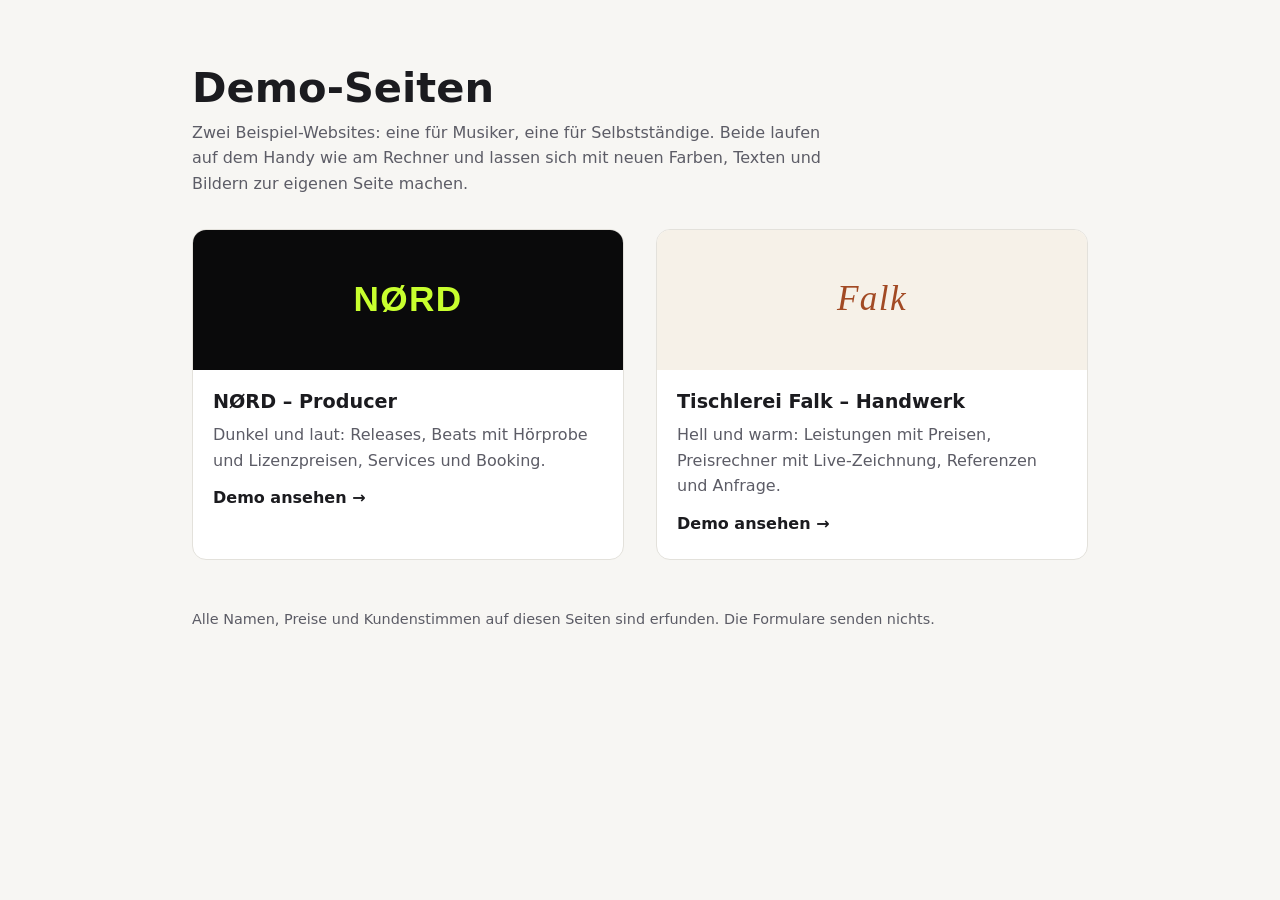
==== index.html @ dbaf579f "Demos NØRD und Tischlerei Falk mit Übersichtsseite Co-Authored-By: Claude Opus 5.5 <noreply@anthropi" ====
<!DOCTYPE html>
<html lang="de">
<head>
  <meta charset="utf-8">
  <meta name="viewport" content="width=device-width, initial-scale=1">
  <title>Web-Studio – Demo-Seiten</title>
  <meta name="description" content="Beispiel-Websites für Musiker und Selbstständige: ein Producer und eine Tischlerei, beide fiktiv.">
  <meta property="og:title" content="Web-Studio – Demo-Seiten">
  <meta property="og:description" content="Beispiel-Websites für Musiker und Selbstständige.">
  <meta property="og:type" content="website">
  <meta property="og:locale" content="de_DE">
  <meta name="robots" content="noindex">
  <link rel="icon" href="data:image/svg+xml,%3Csvg xmlns='http://www.w3.org/2000/svg' viewBox='0 0 32 32'%3E%3Crect width='32' height='32' rx='7' fill='%231b1b1f'/%3E%3Ctext x='16' y='22' font-family='Arial' font-size='16' font-weight='700' text-anchor='middle' fill='%23ffffff'%3EWS%3C/text%3E%3C/svg%3E">
  <style>
    :root {
      --bg: #f7f6f3;
      --text: #1b1b1f;
      --muted: #5c5c66;
      --card: #ffffff;
      --line: #e3e1db;
      --focus: #2a5bd7;
      --radius: 14px;
      --space: clamp(1rem, 4vw, 2rem);
      --font: system-ui, -apple-system, "Segoe UI", Roboto, Arial, sans-serif;
    }
    * { box-sizing: border-box; }
    body {
      margin: 0;
      font-family: var(--font);
      color: var(--text);
      background: var(--bg);
      line-height: 1.6;
    }
    main { max-width: 960px; margin: 0 auto; padding: calc(var(--space) * 2) var(--space); }
    h1 { font-size: clamp(1.8rem, 6vw, 2.6rem); line-height: 1.15; margin: 0 0 .5rem; }
    .intro { color: var(--muted); max-width: 40rem; margin: 0 0 2rem; }
    .grid { display: grid; gap: var(--space); grid-template-columns: repeat(auto-fit, minmax(260px, 1fr)); }
    .card {
      display: block;
      text-decoration: none;
      color: inherit;
      background: var(--card);
      border: 1px solid var(--line);
      border-radius: var(--radius);
      overflow: hidden;
      transition: transform .2s ease, box-shadow .2s ease;
    }
    .card:hover { transform: translateY(-3px); box-shadow: 0 10px 30px rgba(0,0,0,.08); }
    .card:focus-visible { outline: 3px solid var(--focus); outline-offset: 3px; }
    .swatch { height: 140px; display: grid; place-items: center; font-size: 2.2rem; font-weight: 900; letter-spacing: .04em; }
    .swatch--nord { background: #0a0a0b; color: #c8ff2e; font-family: "Arial Black", Arial, sans-serif; }
    .swatch--falk { background: #f6f1e8; color: #a24a24; font-family: "Palatino Linotype", Palatino, Georgia, serif; font-style: italic; font-weight: 400; }
    .card-body { padding: 1.1rem 1.25rem 1.4rem; }
    .card h2 { font-size: 1.2rem; margin: 0 0 .25rem; }
    .card p { margin: 0; color: var(--muted); }
    .more { display: inline-block; margin-top: .75rem; font-weight: 600; color: var(--text); }
    footer { margin-top: 3rem; font-size: .9rem; color: var(--muted); }
    @media (prefers-reduced-motion: reduce) {
      .card { transition: none; }
      .card:hover { transform: none; }
    }
  </style>
</head>
<body>
  <main>
    <h1>Demo-Seiten</h1>
    <p class="intro">Zwei Beispiel-Websites: eine für Musiker, eine für Selbstständige. Beide laufen auf dem Handy wie am Rechner und lassen sich mit neuen Farben, Texten und Bildern zur eigenen Seite machen.</p>

    <div class="grid">
      <a class="card" href="demos/musiker-producer/">
        <div class="swatch swatch--nord" aria-hidden="true">NØRD</div>
        <div class="card-body">
          <h2>NØRD – Producer</h2>
          <p>Dunkel und laut: Releases, Beats mit Hörprobe und Lizenzpreisen, Services und Booking.</p>
          <span class="more">Demo ansehen →</span>
        </div>
      </a>
      <a class="card" href="demos/handwerk-tischlerei/">
        <div class="swatch swatch--falk" aria-hidden="true">Falk</div>
        <div class="card-body">
          <h2>Tischlerei Falk – Handwerk</h2>
          <p>Hell und warm: Leistungen mit Preisen, Preisrechner mit Live-Zeichnung, Referenzen und Anfrage.</p>
          <span class="more">Demo ansehen →</span>
        </div>
      </a>
    </div>

    <footer>Alle Namen, Preise und Kundenstimmen auf diesen Seiten sind erfunden. Die Formulare senden nichts.</footer>
  </main>
</body>
</html>
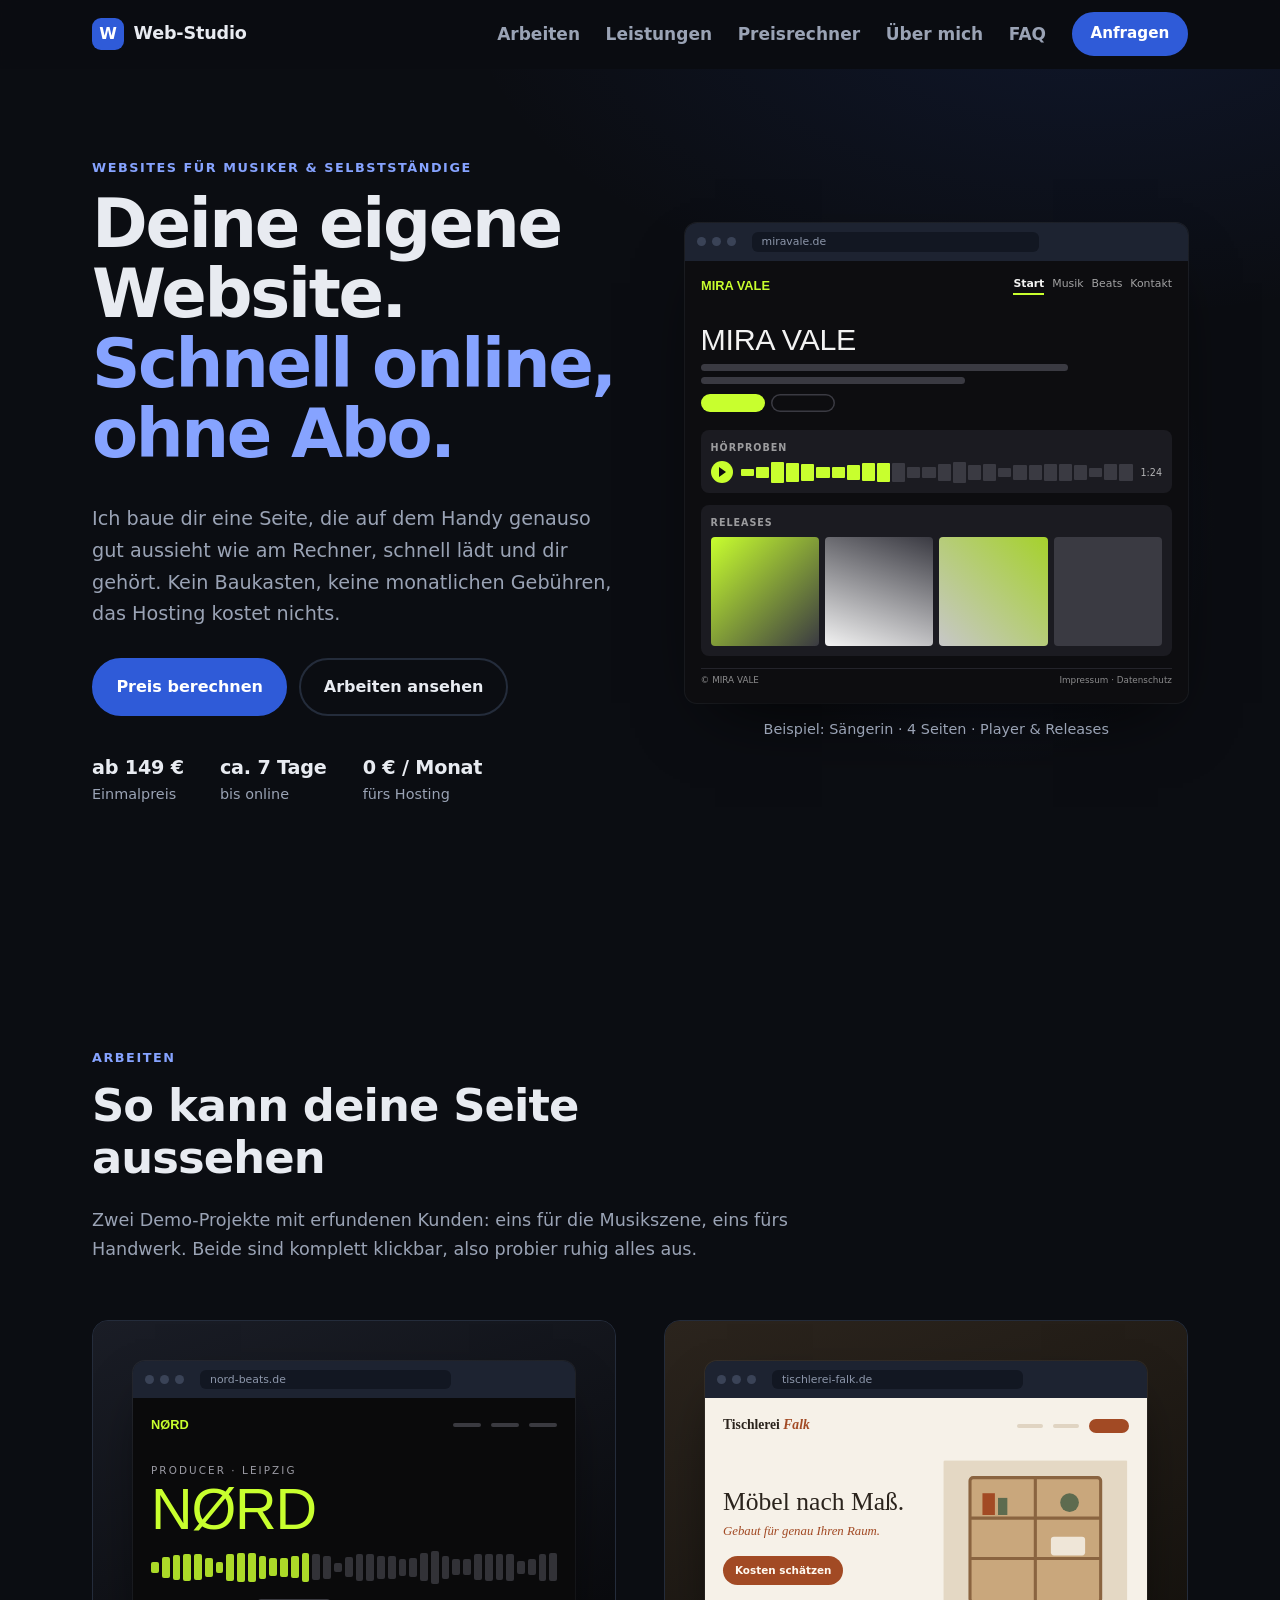
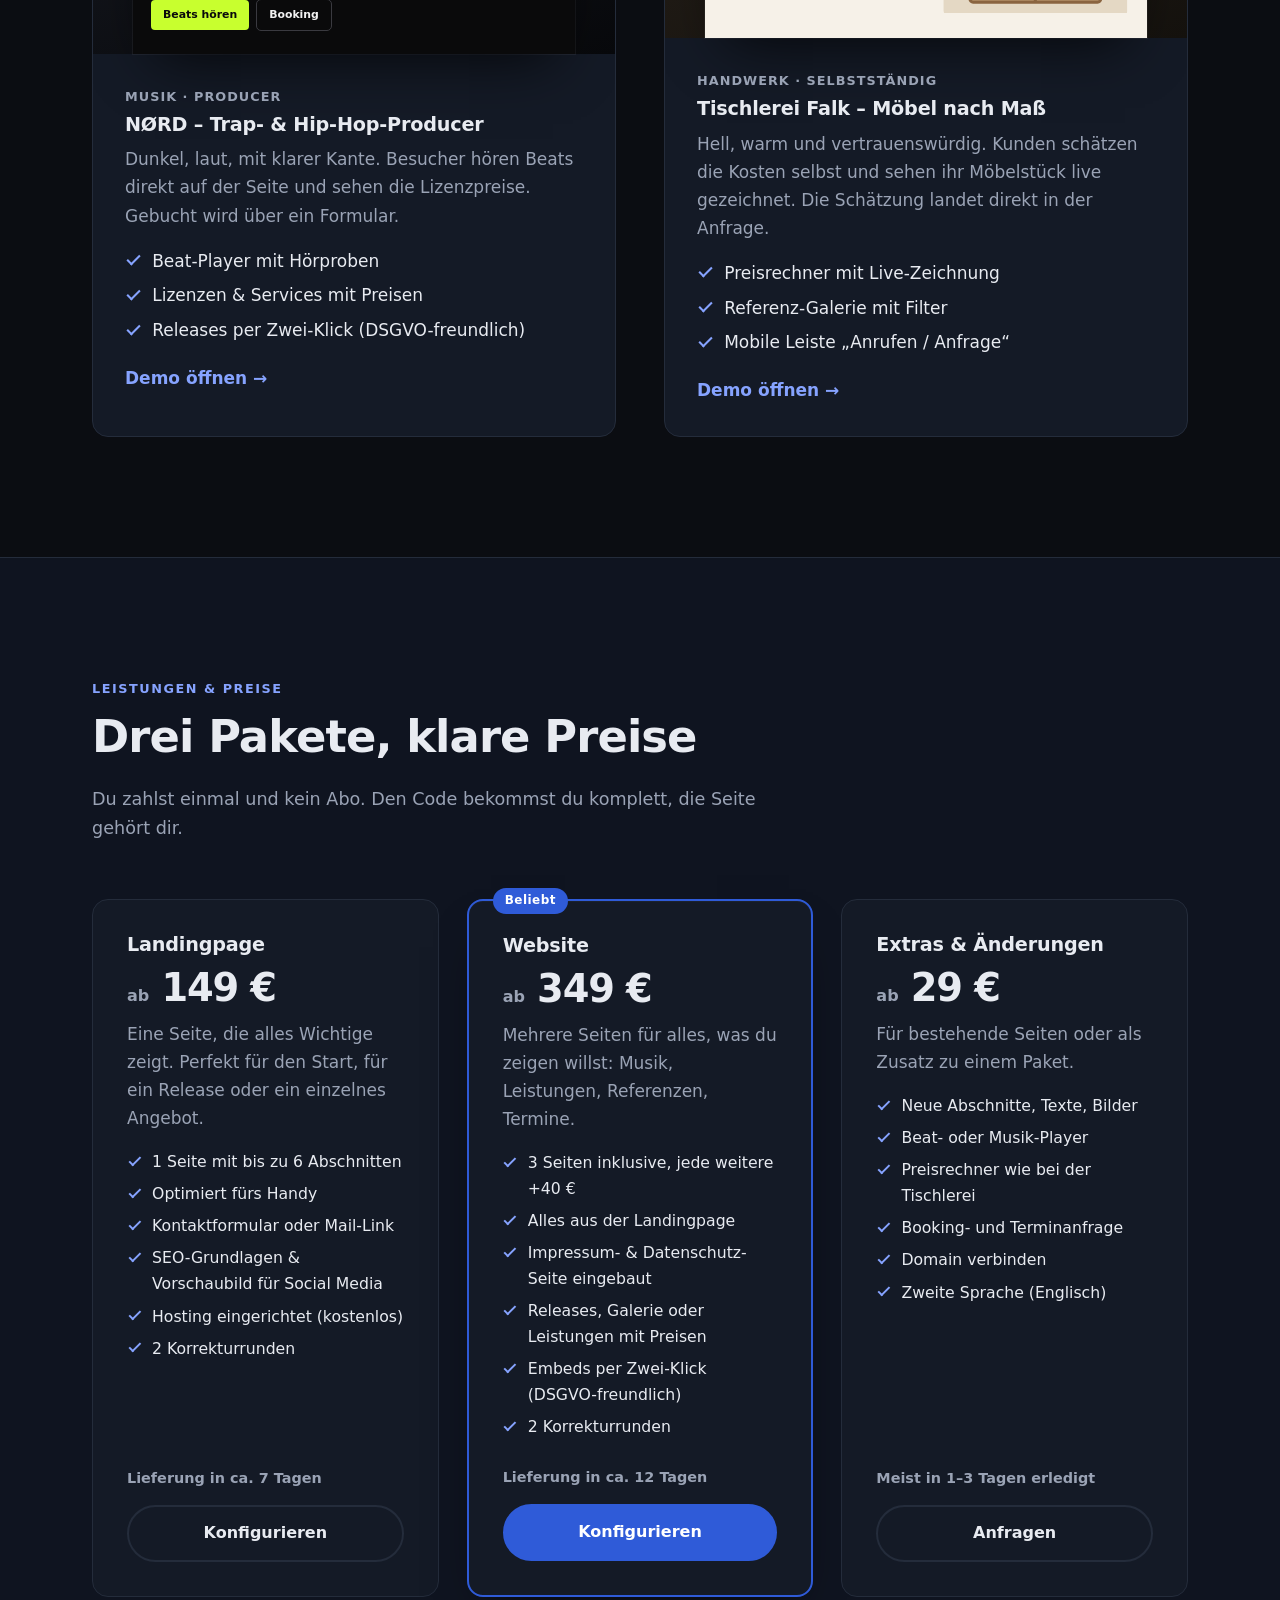
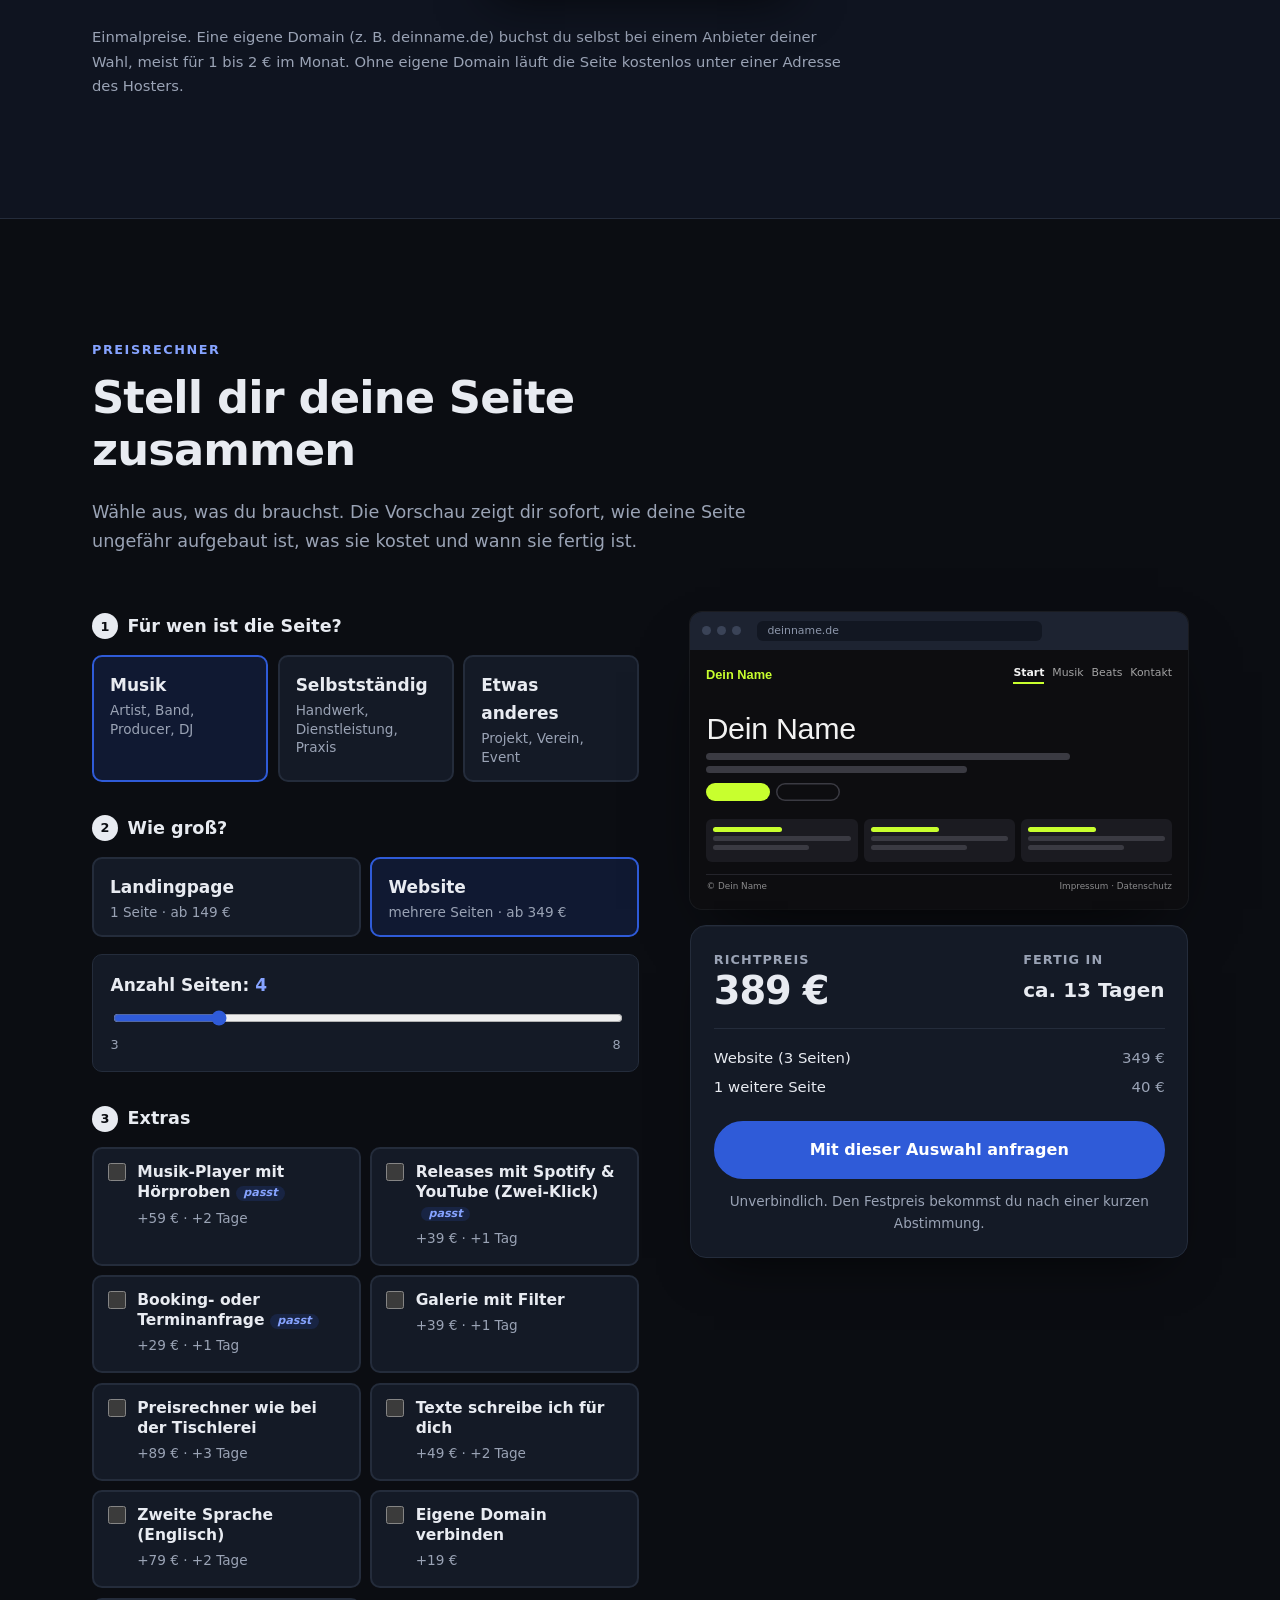
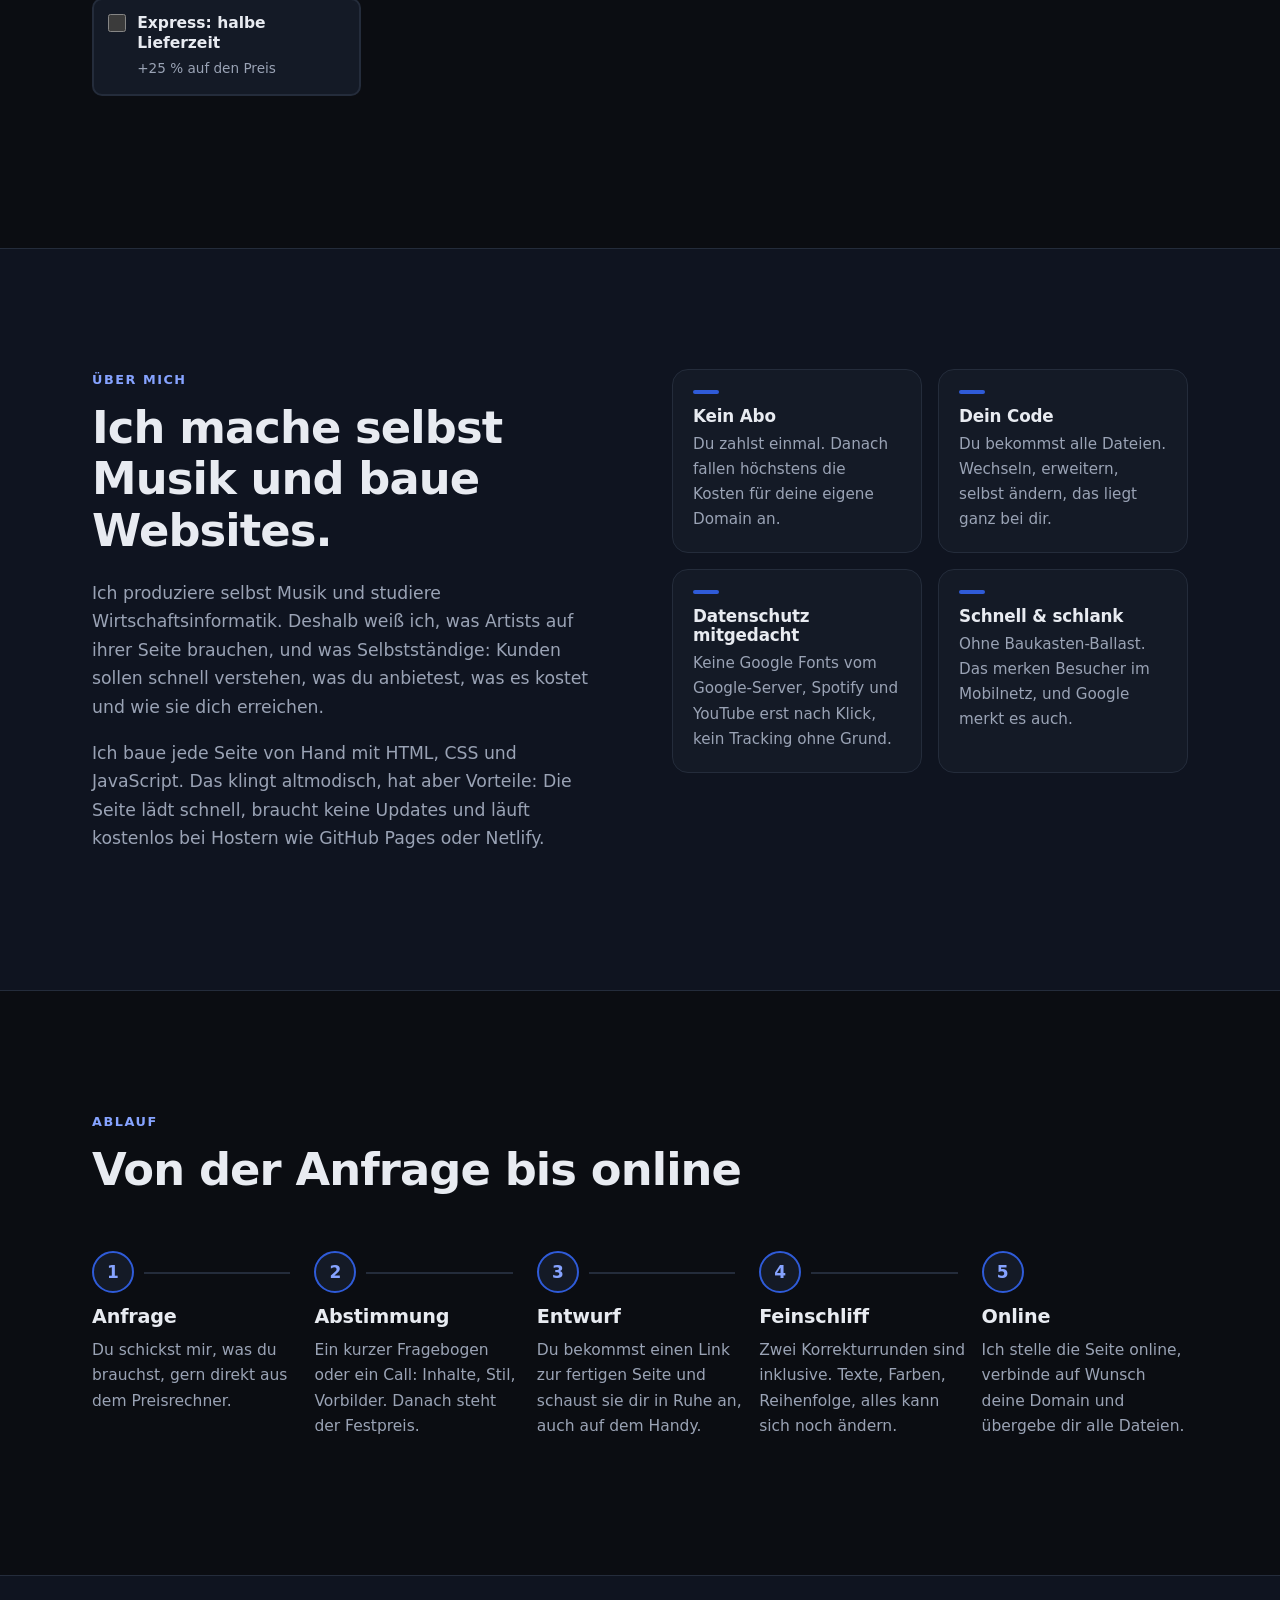
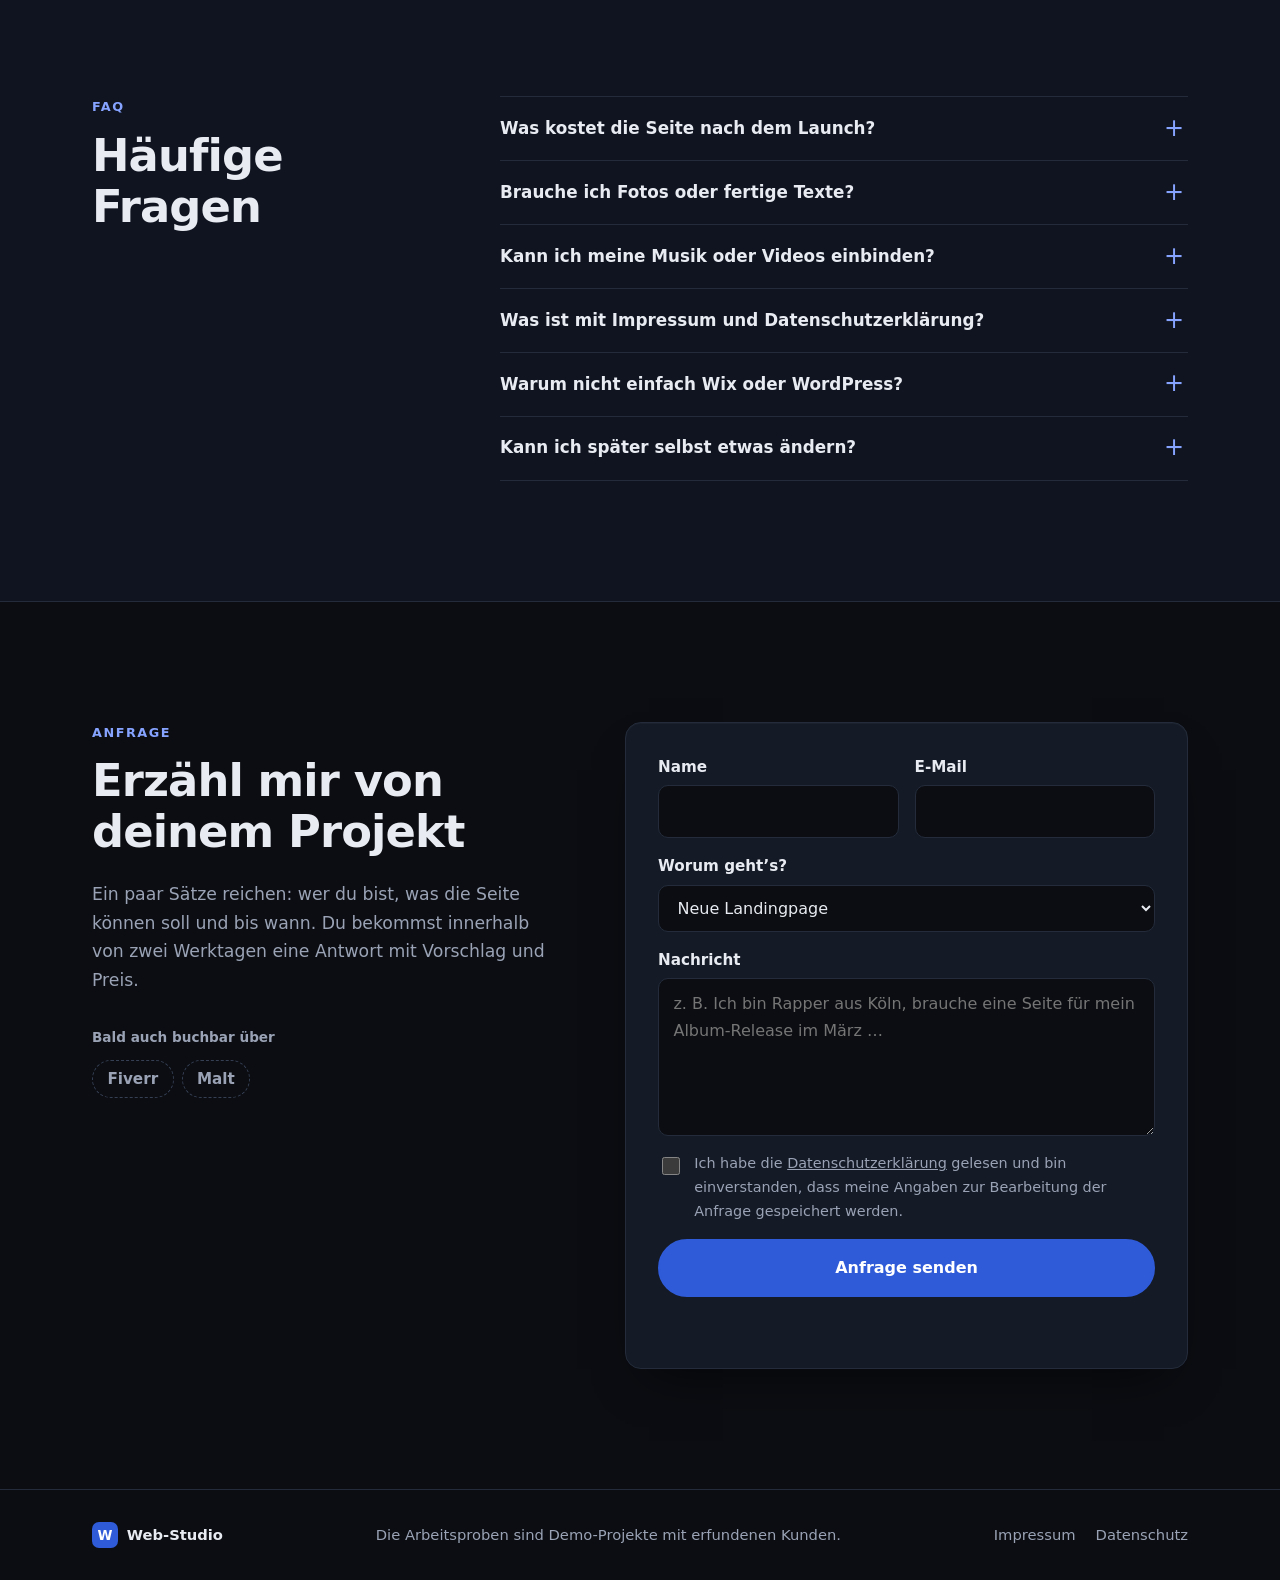
==== commit 0b1e3c01: "Portfolio als neue Startseite (dunkles Schema, Blau), Preisrechner, Impressum/Datenschutz als Platzh" ====
--- a/index.html
+++ b/index.html
@@ -1,91 +1,425 @@
-<!DOCTYPE html>
+<!doctype html>
+<!--
+  MARKENNAME: „Web-Studio“ ist ein Platzhalter.
+  Zum Ändern in index.html, impressum.html und datenschutz.html suchen & ersetzen
+  (dazu das „W“ im Logo und im Favicon).
+-->
 <html lang="de">
 <head>
   <meta charset="utf-8">
   <meta name="viewport" content="width=device-width, initial-scale=1">
-  <title>Web-Studio – Demo-Seiten</title>
-  <meta name="description" content="Beispiel-Websites für Musiker und Selbstständige: ein Producer und eine Tischlerei, beide fiktiv.">
-  <meta property="og:title" content="Web-Studio – Demo-Seiten">
-  <meta property="og:description" content="Beispiel-Websites für Musiker und Selbstständige.">
+  <title>Web-Studio – Websites für Musiker und Selbstständige</title>
+  <meta name="description" content="Schlanke Websites und Landingpages für Musiker und Selbstständige. Ab 149&nbsp;€, ohne Abo, Hosting kostenlos. Preis direkt online berechnen.">
+  <meta property="og:title" content="Web-Studio – Websites für Musiker und Selbstständige">
+  <meta property="og:description" content="Landingpage ab 149&nbsp;€, Website ab 349&nbsp;€. Ohne Abo, ohne Baukasten, Hosting kostenlos.">
   <meta property="og:type" content="website">
   <meta property="og:locale" content="de_DE">
+  <!-- Solange Impressum und Datenschutz Platzhalter sind: nicht indexieren. Danach entfernen. -->
   <meta name="robots" content="noindex">
-  <link rel="icon" href="data:image/svg+xml,%3Csvg xmlns='http://www.w3.org/2000/svg' viewBox='0 0 32 32'%3E%3Crect width='32' height='32' rx='7' fill='%231b1b1f'/%3E%3Ctext x='16' y='22' font-family='Arial' font-size='16' font-weight='700' text-anchor='middle' fill='%23ffffff'%3EWS%3C/text%3E%3C/svg%3E">
-  <style>
-    :root {
-      --bg: #f7f6f3;
-      --text: #1b1b1f;
-      --muted: #5c5c66;
-      --card: #ffffff;
-      --line: #e3e1db;
-      --focus: #2a5bd7;
-      --radius: 14px;
-      --space: clamp(1rem, 4vw, 2rem);
-      --font: system-ui, -apple-system, "Segoe UI", Roboto, Arial, sans-serif;
-    }
-    * { box-sizing: border-box; }
-    body {
-      margin: 0;
-      font-family: var(--font);
-      color: var(--text);
-      background: var(--bg);
-      line-height: 1.6;
-    }
-    main { max-width: 960px; margin: 0 auto; padding: calc(var(--space) * 2) var(--space); }
-    h1 { font-size: clamp(1.8rem, 6vw, 2.6rem); line-height: 1.15; margin: 0 0 .5rem; }
-    .intro { color: var(--muted); max-width: 40rem; margin: 0 0 2rem; }
-    .grid { display: grid; gap: var(--space); grid-template-columns: repeat(auto-fit, minmax(260px, 1fr)); }
-    .card {
-      display: block;
-      text-decoration: none;
-      color: inherit;
-      background: var(--card);
-      border: 1px solid var(--line);
-      border-radius: var(--radius);
-      overflow: hidden;
-      transition: transform .2s ease, box-shadow .2s ease;
-    }
-    .card:hover { transform: translateY(-3px); box-shadow: 0 10px 30px rgba(0,0,0,.08); }
-    .card:focus-visible { outline: 3px solid var(--focus); outline-offset: 3px; }
-    .swatch { height: 140px; display: grid; place-items: center; font-size: 2.2rem; font-weight: 900; letter-spacing: .04em; }
-    .swatch--nord { background: #0a0a0b; color: #c8ff2e; font-family: "Arial Black", Arial, sans-serif; }
-    .swatch--falk { background: #f6f1e8; color: #a24a24; font-family: "Palatino Linotype", Palatino, Georgia, serif; font-style: italic; font-weight: 400; }
-    .card-body { padding: 1.1rem 1.25rem 1.4rem; }
-    .card h2 { font-size: 1.2rem; margin: 0 0 .25rem; }
-    .card p { margin: 0; color: var(--muted); }
-    .more { display: inline-block; margin-top: .75rem; font-weight: 600; color: var(--text); }
-    footer { margin-top: 3rem; font-size: .9rem; color: var(--muted); }
-    @media (prefers-reduced-motion: reduce) {
-      .card { transition: none; }
-      .card:hover { transform: none; }
-    }
-  </style>
+  <meta name="theme-color" content="#0b0d12">
+  <link rel="icon" href="data:image/svg+xml,%3Csvg xmlns='http://www.w3.org/2000/svg' viewBox='0 0 32 32'%3E%3Crect width='32' height='32' rx='8' fill='%232f5bd8'/%3E%3Ctext x='16' y='22.5' font-family='Segoe UI,Arial,sans-serif' font-size='17' font-weight='700' text-anchor='middle' fill='%23ffffff'%3EW%3C/text%3E%3C/svg%3E">
+  <link rel="stylesheet" href="style.css">
 </head>
 <body>
-  <main>
-    <h1>Demo-Seiten</h1>
-    <p class="intro">Zwei Beispiel-Websites: eine für Musiker, eine für Selbstständige. Beide laufen auf dem Handy wie am Rechner und lassen sich mit neuen Farben, Texten und Bildern zur eigenen Seite machen.</p>
-
-    <div class="grid">
-      <a class="card" href="demos/musiker-producer/">
-        <div class="swatch swatch--nord" aria-hidden="true">NØRD</div>
-        <div class="card-body">
-          <h2>NØRD – Producer</h2>
-          <p>Dunkel und laut: Releases, Beats mit Hörprobe und Lizenzpreisen, Services und Booking.</p>
-          <span class="more">Demo ansehen →</span>
-        </div>
+  <a class="skip" href="#main">Zum Inhalt springen</a>
+
+  <header class="nav" id="top">
+    <div class="wrap nav__inner">
+      <a class="logo" href="#top" aria-label="Web-Studio – zum Seitenanfang">
+        <span class="logo__mark" aria-hidden="true">W</span>
+        <span>Web-Studio</span>
       </a>
-      <a class="card" href="demos/handwerk-tischlerei/">
-        <div class="swatch swatch--falk" aria-hidden="true">Falk</div>
-        <div class="card-body">
-          <h2>Tischlerei Falk – Handwerk</h2>
-          <p>Hell und warm: Leistungen mit Preisen, Preisrechner mit Live-Zeichnung, Referenzen und Anfrage.</p>
-          <span class="more">Demo ansehen →</span>
-        </div>
-      </a>
+      <button class="nav__toggle" aria-expanded="false" aria-controls="menu" aria-label="Menü öffnen">
+        <span></span><span></span>
+      </button>
+      <nav id="menu" class="nav__menu" aria-label="Hauptnavigation">
+        <a href="#arbeiten">Arbeiten</a>
+        <a href="#leistungen">Leistungen</a>
+        <a href="#rechner">Preisrechner</a>
+        <a href="#ueber-mich">Über mich</a>
+        <a href="#faq">FAQ</a>
+        <a class="btn btn--small" href="#anfrage">Anfragen</a>
+      </nav>
     </div>
-
-    <footer>Alle Namen, Preise und Kundenstimmen auf diesen Seiten sind erfunden. Die Formulare senden nichts.</footer>
+  </header>
+
+  <main id="main">
+    <!-- HERO -->
+    <section class="hero">
+      <div class="wrap hero__inner">
+        <div class="hero__text">
+          <p class="eyebrow">Websites für Musiker &amp; Selbstständige</p>
+          <h1 class="hero__title">Deine eigene Website. <span>Schnell online, ohne Abo.</span></h1>
+          <p class="hero__lead">Ich baue dir eine Seite, die auf dem Handy genauso gut aussieht wie am Rechner, schnell lädt und dir gehört. Kein Baukasten, keine monatlichen Gebühren, das Hosting kostet nichts.</p>
+          <div class="hero__cta">
+            <a class="btn" href="#rechner">Preis berechnen</a>
+            <a class="btn btn--ghost" href="#arbeiten">Arbeiten ansehen</a>
+          </div>
+          <ul class="facts" aria-label="Auf einen Blick">
+            <li><strong>ab 149&nbsp;€</strong><span>Einmalpreis</span></li>
+            <li><strong>ca. 7 Tage</strong><span>bis online</span></li>
+            <li><strong>0&nbsp;€ / Monat</strong><span>fürs Hosting</span></li>
+          </ul>
+        </div>
+        <div class="hero__art" aria-hidden="true">
+          <div class="pv-host" id="hero-preview"></div>
+          <p class="hero__caption" id="hero-caption">Beispiel: Musikerin, 4 Seiten</p>
+        </div>
+      </div>
+    </section>
+
+    <!-- ARBEITEN -->
+    <section class="section" id="arbeiten">
+      <div class="wrap">
+        <header class="section__head">
+          <p class="eyebrow">Arbeiten</p>
+          <h2>So kann deine Seite aussehen</h2>
+          <p class="section__lead">Zwei Demo-Projekte mit erfundenen Kunden: eins für die Musikszene, eins fürs Handwerk. Beide sind komplett klickbar, also probier ruhig alles aus.</p>
+        </header>
+
+        <div class="work">
+          <article class="work__item">
+            <a class="work__shot work__shot--nord" href="demos/musiker-producer/" tabindex="-1" aria-hidden="true">
+              <div class="mock mock--nord">
+                <div class="mock__bar"><i></i><i></i><i></i><span>nord-beats.de</span></div>
+                <div class="mock__body">
+                  <div class="mn__nav"><b>NØRD</b><span></span><span></span><span></span></div>
+                  <p class="mn__kicker">Producer · Leipzig</p>
+                  <p class="mn__title">NØRD</p>
+                  <div class="mn__wave" data-wave="38"></div>
+                  <div class="mn__row"><span class="mn__btn">Beats hören</span><span class="mn__btn mn__btn--ghost">Booking</span></div>
+                </div>
+              </div>
+            </a>
+            <div class="work__body">
+              <p class="tag">Musik · Producer</p>
+              <h3><a href="demos/musiker-producer/">NØRD – Trap- &amp; Hip-Hop-Producer</a></h3>
+              <p>Dunkel, laut, mit klarer Kante. Besucher hören Beats direkt auf der Seite und sehen die Lizenzpreise. Gebucht wird über ein Formular.</p>
+              <ul class="ticks">
+                <li>Beat-Player mit Hörproben</li>
+                <li>Lizenzen &amp; Services mit Preisen</li>
+                <li>Releases per Zwei-Klick (DSGVO-freundlich)</li>
+              </ul>
+              <a class="link-arrow" href="demos/musiker-producer/">Demo öffnen</a>
+            </div>
+          </article>
+
+          <article class="work__item">
+            <a class="work__shot work__shot--falk" href="demos/handwerk-tischlerei/" tabindex="-1" aria-hidden="true">
+              <div class="mock mock--falk">
+                <div class="mock__bar"><i></i><i></i><i></i><span>tischlerei-falk.de</span></div>
+                <div class="mock__body">
+                  <div class="mf__nav"><b>Tischlerei <em>Falk</em></b><span></span><span></span><span class="mf__pill"></span></div>
+                  <div class="mf__grid">
+                    <div>
+                      <p class="mf__title">Möbel nach Maß.</p>
+                      <p class="mf__sub">Gebaut für genau Ihren Raum.</p>
+                      <span class="mf__btn">Kosten schätzen</span>
+                    </div>
+                    <svg class="mf__art" viewBox="0 0 120 100">
+                      <rect x="1" y="1" width="118" height="98" fill="#e4d8c4"/>
+                      <rect x="18" y="12" width="84" height="80" rx="2" fill="#c9a77c" stroke="#8a6440" stroke-width="2"/>
+                      <line x1="18" y1="38" x2="102" y2="38" stroke="#8a6440" stroke-width="2"/>
+                      <line x1="18" y1="64" x2="102" y2="64" stroke="#8a6440" stroke-width="2"/>
+                      <line x1="60" y1="12" x2="60" y2="92" stroke="#8a6440" stroke-width="2"/>
+                      <rect x="26" y="22" width="8" height="14" fill="#a24a24"/><rect x="36" y="25" width="6" height="11" fill="#5d6b4f"/>
+                      <rect x="70" y="50" width="22" height="12" rx="2" fill="#efe6d8"/>
+                      <circle cx="82" cy="28" r="6" fill="#5d6b4f"/>
+                    </svg>
+                  </div>
+                </div>
+              </div>
+            </a>
+            <div class="work__body">
+              <p class="tag">Handwerk · Selbstständig</p>
+              <h3><a href="demos/handwerk-tischlerei/">Tischlerei Falk – Möbel nach Maß</a></h3>
+              <p>Hell, warm und vertrauenswürdig. Kunden schätzen die Kosten selbst und sehen ihr Möbelstück live gezeichnet. Die Schätzung landet direkt in der Anfrage.</p>
+              <ul class="ticks">
+                <li>Preisrechner mit Live-Zeichnung</li>
+                <li>Referenz-Galerie mit Filter</li>
+                <li>Mobile Leiste „Anrufen / Anfrage“</li>
+              </ul>
+              <a class="link-arrow" href="demos/handwerk-tischlerei/">Demo öffnen</a>
+            </div>
+          </article>
+        </div>
+      </div>
+    </section>
+
+    <!-- LEISTUNGEN -->
+    <section class="section section--alt" id="leistungen">
+      <div class="wrap">
+        <header class="section__head">
+          <p class="eyebrow">Leistungen &amp; Preise</p>
+          <h2>Drei Pakete, klare Preise</h2>
+          <p class="section__lead">Du zahlst einmal und kein Abo. Den Code bekommst du komplett, die Seite gehört dir.</p>
+        </header>
+
+        <div class="plans">
+          <article class="plan">
+            <h3>Landingpage</h3>
+            <p class="plan__price"><small>ab</small> 149&nbsp;€</p>
+            <p class="plan__desc">Eine Seite, die alles Wichtige zeigt. Perfekt für den Start, für ein Release oder ein einzelnes Angebot.</p>
+            <ul class="ticks">
+              <li>1 Seite mit bis zu 6 Abschnitten</li>
+              <li>Optimiert fürs Handy</li>
+              <li>Kontaktformular oder Mail-Link</li>
+              <li>SEO-Grundlagen &amp; Vorschaubild für Social Media</li>
+              <li>Hosting eingerichtet (kostenlos)</li>
+              <li>2 Korrekturrunden</li>
+            </ul>
+            <p class="plan__time">Lieferung in ca. 7 Tagen</p>
+            <a class="btn btn--ghost btn--block" href="#rechner" data-preset="landing">Konfigurieren</a>
+          </article>
+
+          <article class="plan plan--featured">
+            <p class="plan__badge">Beliebt</p>
+            <h3>Website</h3>
+            <p class="plan__price"><small>ab</small> 349&nbsp;€</p>
+            <p class="plan__desc">Mehrere Seiten für alles, was du zeigen willst: Musik, Leistungen, Referenzen, Termine.</p>
+            <ul class="ticks">
+              <li>3 Seiten inklusive, jede weitere +40&nbsp;€</li>
+              <li>Alles aus der Landingpage</li>
+              <li>Impressum- &amp; Datenschutz-Seite eingebaut</li>
+              <li>Releases, Galerie oder Leistungen mit Preisen</li>
+              <li>Embeds per Zwei-Klick (DSGVO-freundlich)</li>
+              <li>2 Korrekturrunden</li>
+            </ul>
+            <p class="plan__time">Lieferung in ca. 12 Tagen</p>
+            <a class="btn btn--block" href="#rechner" data-preset="website">Konfigurieren</a>
+          </article>
+
+          <article class="plan">
+            <h3>Extras &amp; Änderungen</h3>
+            <p class="plan__price"><small>ab</small> 29&nbsp;€</p>
+            <p class="plan__desc">Für bestehende Seiten oder als Zusatz zu einem Paket.</p>
+            <ul class="ticks">
+              <li>Neue Abschnitte, Texte, Bilder</li>
+              <li>Beat- oder Musik-Player</li>
+              <li>Preisrechner wie bei der Tischlerei</li>
+              <li>Booking- und Terminanfrage</li>
+              <li>Domain verbinden</li>
+              <li>Zweite Sprache (Englisch)</li>
+            </ul>
+            <p class="plan__time">Meist in 1–3 Tagen erledigt</p>
+            <a class="btn btn--ghost btn--block" href="#anfrage">Anfragen</a>
+          </article>
+        </div>
+        <!-- Falls Kleinunternehmerregelung: Hinweis „Gemäß § 19 UStG wird keine Umsatzsteuer berechnet.“ ergänzen. -->
+        <p class="note">Einmalpreise. Eine eigene Domain (z. B. deinname.de) buchst du selbst bei einem Anbieter deiner Wahl, meist für 1&nbsp;bis 2&nbsp;€ im Monat. Ohne eigene Domain läuft die Seite kostenlos unter einer Adresse des Hosters.</p>
+      </div>
+    </section>
+
+    <!-- PREISRECHNER -->
+    <section class="section" id="rechner">
+      <div class="wrap">
+        <header class="section__head">
+          <p class="eyebrow">Preisrechner</p>
+          <h2>Stell dir deine Seite zusammen</h2>
+          <p class="section__lead">Wähle aus, was du brauchst. Die Vorschau zeigt dir sofort, wie deine Seite ungefähr aufgebaut ist, was sie kostet und wann sie fertig ist.</p>
+        </header>
+
+        <div class="calc">
+          <form class="calc__form" id="calc" aria-label="Preisrechner">
+            <fieldset class="calc__group">
+              <legend><span class="step">1</span> Für wen ist die Seite?</legend>
+              <div class="choices choices--3">
+                <label class="choice"><input type="radio" name="aud" value="musik" checked><span><b>Musik</b><small>Artist, Band, Producer, DJ</small></span></label>
+                <label class="choice"><input type="radio" name="aud" value="business"><span><b>Selbstständig</b><small>Handwerk, Dienstleistung, Praxis</small></span></label>
+                <label class="choice"><input type="radio" name="aud" value="other"><span><b>Etwas anderes</b><small>Projekt, Verein, Event</small></span></label>
+              </div>
+            </fieldset>
+
+            <fieldset class="calc__group">
+              <legend><span class="step">2</span> Wie groß?</legend>
+              <div class="choices choices--2">
+                <label class="choice"><input type="radio" name="size" value="landing"><span><b>Landingpage</b><small>1 Seite · ab 149&nbsp;€</small></span></label>
+                <label class="choice"><input type="radio" name="size" value="website" checked><span><b>Website</b><small>mehrere Seiten · ab 349&nbsp;€</small></span></label>
+              </div>
+              <div class="range" id="pages-wrap">
+                <label for="pages">Anzahl Seiten: <output id="pages-out" for="pages">4</output></label>
+                <input type="range" id="pages" name="pages" min="3" max="8" step="1" value="4">
+                <div class="range__scale" aria-hidden="true"><span>3</span><span>8</span></div>
+              </div>
+            </fieldset>
+
+            <fieldset class="calc__group">
+              <legend><span class="step">3</span> Extras</legend>
+              <div class="extras" id="extras"><!-- per JS gefüllt --></div>
+            </fieldset>
+          </form>
+
+          <aside class="calc__result" aria-live="polite">
+            <div class="pv-host" id="calc-preview" aria-hidden="true"></div>
+            <div class="result">
+              <div class="result__top">
+                <div>
+                  <p class="result__label">Richtpreis</p>
+                  <p class="result__price" id="r-price">389&nbsp;€</p>
+                </div>
+                <div>
+                  <p class="result__label">Fertig in</p>
+                  <p class="result__days" id="r-days">ca. 13 Tagen</p>
+                </div>
+              </div>
+              <ul class="result__list" id="r-list"></ul>
+              <button type="button" class="btn btn--block" id="r-send">Mit dieser Auswahl anfragen</button>
+              <p class="result__hint">Unverbindlich. Den Festpreis bekommst du nach einer kurzen Abstimmung.</p>
+            </div>
+          </aside>
+        </div>
+      </div>
+    </section>
+
+    <!-- ÜBER MICH -->
+    <section class="section section--alt" id="ueber-mich">
+      <div class="wrap about">
+        <div class="about__text">
+          <p class="eyebrow">Über mich</p>
+          <h2>Ich mache selbst Musik und baue Websites.</h2>
+          <p>Ich produziere selbst Musik und studiere Wirtschaftsinformatik. Deshalb weiß ich, was Artists auf ihrer Seite brauchen, und was Selbstständige: Kunden sollen schnell verstehen, was du anbietest, was es kostet und wie sie dich erreichen.</p>
+          <p>Ich baue jede Seite von Hand mit HTML, CSS und JavaScript. Das klingt altmodisch, hat aber Vorteile: Die Seite lädt schnell, braucht keine Updates und läuft kostenlos bei Hostern wie GitHub Pages oder Netlify.</p>
+        </div>
+        <ul class="values">
+          <li>
+            <h3>Kein Abo</h3>
+            <p>Du zahlst einmal. Danach fallen höchstens die Kosten für deine eigene Domain an.</p>
+          </li>
+          <li>
+            <h3>Dein Code</h3>
+            <p>Du bekommst alle Dateien. Wechseln, erweitern, selbst ändern, das liegt ganz bei dir.</p>
+          </li>
+          <li>
+            <h3>Datenschutz mitgedacht</h3>
+            <p>Keine Google Fonts vom Google-Server, Spotify und YouTube erst nach Klick, kein Tracking ohne Grund.</p>
+          </li>
+          <li>
+            <h3>Schnell &amp; schlank</h3>
+            <p>Ohne Baukasten-Ballast. Das merken Besucher im Mobilnetz, und Google merkt es auch.</p>
+          </li>
+        </ul>
+      </div>
+    </section>
+
+    <!-- ABLAUF -->
+    <section class="section" id="ablauf">
+      <div class="wrap">
+        <header class="section__head">
+          <p class="eyebrow">Ablauf</p>
+          <h2>Von der Anfrage bis online</h2>
+        </header>
+        <ol class="steps">
+          <li><h3>Anfrage</h3><p>Du schickst mir, was du brauchst, gern direkt aus dem Preisrechner.</p></li>
+          <li><h3>Abstimmung</h3><p>Ein kurzer Fragebogen oder ein Call: Inhalte, Stil, Vorbilder. Danach steht der Festpreis.</p></li>
+          <li><h3>Entwurf</h3><p>Du bekommst einen Link zur fertigen Seite und schaust sie dir in Ruhe an, auch auf dem Handy.</p></li>
+          <li><h3>Feinschliff</h3><p>Zwei Korrekturrunden sind inklusive. Texte, Farben, Reihenfolge, alles kann sich noch ändern.</p></li>
+          <li><h3>Online</h3><p>Ich stelle die Seite online, verbinde auf Wunsch deine Domain und übergebe dir alle Dateien.</p></li>
+        </ol>
+      </div>
+    </section>
+
+    <!-- FAQ -->
+    <section class="section section--alt" id="faq">
+      <div class="wrap faq">
+        <header class="section__head">
+          <p class="eyebrow">FAQ</p>
+          <h2>Häufige Fragen</h2>
+        </header>
+        <div class="faq__list">
+          <details>
+            <summary>Was kostet die Seite nach dem Launch?</summary>
+            <p>Das Hosting ist bei GitHub Pages, Netlify oder Cloudflare Pages kostenlos. Wenn du eine eigene Domain willst, zahlst du die direkt beim Anbieter, meist 1&nbsp;bis 2&nbsp;€ im Monat. Von mir kommt keine laufende Rechnung.</p>
+          </details>
+          <details>
+            <summary>Brauche ich Fotos oder fertige Texte?</summary>
+            <p>Hilfreich, aber nicht nötig. Wenn du keine Fotos hast, arbeite ich mit Grafiken oder lizenzfreien Bildern. Texte kann ich als Extra für dich schreiben. Du gibst mir Stichpunkte, ich mache daraus etwas Lesbares.</p>
+          </details>
+          <details>
+            <summary>Kann ich meine Musik oder Videos einbinden?</summary>
+            <p>Ja. Spotify, YouTube und SoundCloud baue ich per Zwei-Klick-Lösung ein: Der Player lädt erst, wenn Besucher zustimmen. Eigene Hörproben spielt die Seite auch direkt ab.</p>
+          </details>
+          <details>
+            <summary>Was ist mit Impressum und Datenschutzerklärung?</summary>
+            <p>Beide Seiten baue ich ein und verlinke sie überall. Den Inhalt erstellst du am besten mit einem Generator oder lässt ihn prüfen. Rechtsberatung darf und kann ich nicht geben.</p>
+          </details>
+          <details>
+            <summary>Warum nicht einfach Wix oder WordPress?</summary>
+            <p>Kann man machen. Baukästen kosten aber oft jeden Monat Geld, WordPress braucht regelmäßige Updates. Eine handgebaute Seite ist schneller, wartungsarm und gehört komplett dir. Für einen großen Onlineshop wäre ein Shopsystem allerdings die bessere Wahl.</p>
+          </details>
+          <details>
+            <summary>Kann ich später selbst etwas ändern?</summary>
+            <p>Ja. Texte, Preise und Termine stehen gut lesbar im Code, Farben und Schriften sind zentral an einer Stelle festgelegt. Wenn du das nicht selbst machen willst, kosten Änderungen ab 29&nbsp;€.</p>
+          </details>
+        </div>
+      </div>
+    </section>
+
+    <!-- ANFRAGE -->
+    <section class="section" id="anfrage">
+      <div class="wrap contact">
+        <div class="contact__text">
+          <p class="eyebrow">Anfrage</p>
+          <h2>Erzähl mir von deinem Projekt</h2>
+          <p>Ein paar Sätze reichen: wer du bist, was die Seite können soll und bis wann. Du bekommst innerhalb von zwei Werktagen eine Antwort mit Vorschlag und Preis.</p>
+          <!-- Platzhalter: Links zu Plattform-Profilen eintragen, sobald die Gigs online sind -->
+          <div class="platforms">
+            <p class="platforms__label">Bald auch buchbar über</p>
+            <span class="platform">Fiverr</span>
+            <span class="platform">Malt</span>
+          </div>
+        </div>
+
+        <form class="form" id="contact" novalidate>
+          <div class="form__picked" id="picked" hidden>
+            <p><strong>Deine Auswahl:</strong> <span id="picked-text"></span></p>
+            <a href="#rechner">ändern</a>
+          </div>
+          <input type="hidden" name="auswahl" id="picked-input">
+          <div class="form__row">
+            <label class="field">
+              <span>Name</span>
+              <input type="text" name="name" autocomplete="name" required>
+            </label>
+            <label class="field">
+              <span>E-Mail</span>
+              <input type="email" name="email" autocomplete="email" required>
+            </label>
+          </div>
+          <label class="field">
+            <span>Worum geht’s?</span>
+            <select name="art">
+              <option>Neue Landingpage</option>
+              <option>Neue Website</option>
+              <option>Bestehende Seite ändern</option>
+              <option>Noch unsicher</option>
+            </select>
+          </label>
+          <label class="field">
+            <span>Nachricht</span>
+            <textarea name="nachricht" rows="5" required placeholder="z. B. Ich bin Rapper aus Köln, brauche eine Seite für mein Album-Release im März …"></textarea>
+          </label>
+          <label class="check">
+            <input type="checkbox" name="datenschutz" required>
+            <span>Ich habe die <a href="datenschutz.html">Datenschutzerklärung</a> gelesen und bin einverstanden, dass meine Angaben zur Bearbeitung der Anfrage gespeichert werden.</span>
+          </label>
+          <button class="btn btn--block" type="submit">Anfrage senden</button>
+          <p class="form__status" id="form-status" role="status"></p>
+        </form>
+      </div>
+    </section>
   </main>
+
+  <footer class="footer">
+    <div class="wrap footer__inner">
+      <p class="footer__brand"><span class="logo__mark" aria-hidden="true">W</span> Web-Studio</p>
+      <p class="footer__note">Die Arbeitsproben sind Demo-Projekte mit erfundenen Kunden.</p>
+      <nav class="footer__links" aria-label="Rechtliches">
+        <a href="impressum.html">Impressum</a>
+        <a href="datenschutz.html">Datenschutz</a>
+      </nav>
+    </div>
+  </footer>
+
+  <script src="script.js"></script>
 </body>
 </html>
--- a/style.css
+++ b/style.css
@@ -0,0 +1,503 @@
+/* ============================================================
+   Web-Studio – Portfolio
+   Farben, Schriften und Abstände zentral in :root.
+   ============================================================ */
+
+:root {
+  color-scheme: dark;
+  --bg: #0b0d12;              /* fast Schwarz */
+  --bg-alt: #0f1420;          /* Nachtblau, für abwechselnde Abschnitte */
+  --surface: #141a26;
+  --surface-2: #1a2130;
+  --line: #242c3b;
+  --line-strong: #364055;
+  --text: #e8ebf1;
+  --muted: #9aa3b5;
+
+  /* Akzent Blau. Variante Rot: --accent #b8323c, --accent-hover #a1262f, --accent-text #ef7f87,
+     --accent-soft rgba(184, 50, 60, .16), --glow rgba(184, 50, 60, .12);
+     dazu neutrale statt blaue Flächen: --bg-alt #121216, --surface #17171c, --line #26262e */
+  --accent: #2f5bd8;          /* Flächen: Buttons, Rahmen */
+  --accent-hover: #2449b8;
+  --accent-text: #86a3ff;     /* Akzent als Schrift auf dunklem Grund */
+  --accent-soft: rgba(47, 91, 216, .16);
+  --accent-ink: #ffffff;
+  --glow: rgba(47, 91, 216, .13);   /* Rot: rgba(184, 50, 60, .12) */
+
+  --ok: #5fd39a;
+  --error: #ff7a7a;
+
+  --font: "Segoe UI", system-ui, -apple-system, Roboto, "Helvetica Neue", Arial, sans-serif;
+
+  --radius: 16px;
+  --radius-sm: 10px;
+  --wrap: 1160px;
+  --gutter: clamp(16px, 4vw, 32px);
+  --section: clamp(72px, 10vw, 120px);
+  --shadow: 0 1px 0 rgba(255, 255, 255, .03) inset, 0 24px 48px -24px rgba(0, 0, 0, .7);
+}
+
+*,
+*::before,
+*::after { box-sizing: border-box; }
+
+html { scroll-behavior: smooth; scroll-padding-top: 80px; }
+
+body {
+  margin: 0;
+  background: var(--bg);
+  color: var(--text);
+  font-family: var(--font);
+  font-size: 1.0625rem;
+  line-height: 1.65;
+  -webkit-font-smoothing: antialiased;
+  overflow-x: hidden;
+}
+
+a { color: inherit; }
+h1, h2, h3 { line-height: 1.15; margin: 0 0 .5em; letter-spacing: -.02em; }
+h2 { font-size: clamp(1.9rem, 4.4vw, 2.8rem); font-weight: 750; }
+h3 { font-size: 1.2rem; font-weight: 700; letter-spacing: -.01em; }
+p { margin: 0 0 1em; }
+
+:focus-visible { outline: 3px solid var(--accent-text); outline-offset: 3px; border-radius: 6px; }
+
+.wrap { width: 100%; max-width: var(--wrap); margin: 0 auto; padding: 0 var(--gutter); }
+
+.skip {
+  position: absolute; left: -9999px; top: 8px; z-index: 100;
+  background: var(--accent); color: var(--accent-ink); padding: 8px 14px; border-radius: 8px;
+}
+.skip:focus { left: 8px; }
+
+.eyebrow {
+  font-size: .8rem; font-weight: 700; letter-spacing: .12em; text-transform: uppercase;
+  color: var(--accent-text); margin-bottom: .75rem;
+}
+
+/* ---------- Buttons ---------- */
+.btn {
+  display: inline-flex; align-items: center; justify-content: center; gap: .5em;
+  padding: .85em 1.4em; border-radius: 999px; border: 2px solid var(--accent);
+  background: var(--accent); color: var(--accent-ink);
+  font: inherit; font-weight: 650; font-size: 1rem; text-decoration: none; cursor: pointer;
+  transition: background .2s, border-color .2s, color .2s, transform .2s;
+}
+.btn:hover { background: var(--accent-hover); border-color: var(--accent-hover); }
+.btn:active { transform: translateY(1px); }
+.btn--ghost { background: transparent; color: var(--text); border-color: var(--line); }
+.btn--ghost:hover { background: var(--surface); border-color: var(--line-strong); color: var(--text); }
+.btn--small { padding: .5em 1.1em; font-size: .95rem; }
+.btn--block { width: 100%; }
+
+.link-arrow { font-weight: 650; text-decoration: none; color: var(--accent-text); }
+.link-arrow::after { content: " →"; transition: margin .2s; }
+.link-arrow:hover::after { margin-left: .2em; }
+
+.ticks { list-style: none; padding: 0; margin: 0 0 1.2rem; }
+.ticks li { position: relative; padding-left: 1.6em; margin-bottom: .4em; }
+.ticks li::before {
+  content: ""; position: absolute; left: .1em; top: .5em; width: .75em; height: .4em;
+  border-left: 2px solid var(--accent-text); border-bottom: 2px solid var(--accent-text); transform: rotate(-45deg);
+}
+
+/* ---------- Navigation ---------- */
+.nav {
+  position: sticky; top: 0; z-index: 50;
+  background: rgba(11, 13, 18, .82);
+  backdrop-filter: saturate(1.4) blur(10px); -webkit-backdrop-filter: saturate(1.4) blur(10px);
+  border-bottom: 1px solid transparent; transition: border-color .2s;
+}
+.nav.is-scrolled { border-bottom-color: var(--line); }
+.nav__inner { display: flex; align-items: center; justify-content: space-between; height: 68px; }
+
+.logo { display: inline-flex; align-items: center; gap: .6rem; font-weight: 750; font-size: 1.1rem; text-decoration: none; letter-spacing: -.01em; }
+.logo__mark {
+  display: inline-grid; place-items: center; width: 32px; height: 32px; border-radius: 9px;
+  background: var(--accent); color: var(--accent-ink); font-weight: 750; font-size: 1rem;
+}
+
+.nav__menu { display: flex; align-items: center; gap: 1.6rem; }
+.nav__menu a:not(.btn) { text-decoration: none; font-weight: 550; color: var(--muted); transition: color .2s; }
+.nav__menu a:not(.btn):hover { color: var(--text); }
+
+.nav__toggle { display: none; }
+
+@media (max-width: 880px) {
+  .nav__toggle {
+    display: grid; gap: 6px; place-content: center; width: 44px; height: 44px;
+    background: none; border: 0; cursor: pointer; padding: 0;
+  }
+  .nav__toggle span { display: block; width: 22px; height: 2px; background: var(--text); transition: transform .25s; }
+  .nav__toggle[aria-expanded="true"] span:first-child { transform: translateY(4px) rotate(45deg); }
+  .nav__toggle[aria-expanded="true"] span:last-child { transform: translateY(-4px) rotate(-45deg); }
+
+  .nav__menu {
+    position: absolute; left: 0; right: 0; top: 68px;
+    flex-direction: column; align-items: stretch; gap: 0;
+    background: var(--bg); border-bottom: 1px solid var(--line);
+    padding: .5rem var(--gutter) 1.25rem;
+    display: none;
+  }
+  .nav__menu.is-open { display: flex; }
+  .nav__menu a:not(.btn) { padding: .8rem 0; border-bottom: 1px solid var(--line); color: var(--text); }
+  .nav__menu .btn { margin-top: 1rem; }
+}
+
+/* ---------- Hero ---------- */
+.hero {
+  padding: clamp(40px, 7vw, 88px) 0 var(--section);
+  background: radial-gradient(900px 480px at 85% -10%, var(--glow), transparent 70%);
+}
+.hero__inner { display: grid; grid-template-columns: 1.05fr 1fr; gap: clamp(32px, 5vw, 72px); align-items: center; }
+.hero__title { font-size: clamp(2.4rem, 6.2vw, 4.2rem); font-weight: 800; letter-spacing: -.035em; line-height: 1.04; }
+.hero__title span { display: block; color: var(--accent-text); }
+.hero__lead { font-size: clamp(1.05rem, 1.6vw, 1.2rem); color: var(--muted); max-width: 34rem; }
+.hero__cta { display: flex; flex-wrap: wrap; gap: .75rem; margin: 1.75rem 0 2.25rem; }
+
+.facts { list-style: none; padding: 0; margin: 0; display: flex; flex-wrap: wrap; gap: 1rem 2.25rem; }
+.facts li { display: flex; flex-direction: column; }
+.facts strong { font-size: 1.2rem; letter-spacing: -.01em; }
+.facts span { font-size: .9rem; color: var(--muted); }
+
+.hero__art { position: relative; }
+.hero__art::before {
+  content: ""; position: absolute; inset: 8% -6% -6% 10%; z-index: -1;
+  background: radial-gradient(closest-side, var(--glow), transparent);
+}
+.hero__caption { margin: .9rem 0 0; font-size: .9rem; color: var(--muted); text-align: center; min-height: 1.5em; }
+
+@media (max-width: 880px) {
+  .hero__inner { grid-template-columns: 1fr; }
+  .hero__art { max-width: 520px; width: 100%; justify-self: center; }
+}
+
+/* ---------- Sections ---------- */
+.section { padding: var(--section) 0; }
+.section--alt { background: var(--bg-alt); border-block: 1px solid var(--line); }
+.section__head { max-width: 44rem; margin-bottom: clamp(32px, 5vw, 56px); }
+.section__lead { color: var(--muted); font-size: 1.1rem; }
+
+/* ---------- Arbeiten ---------- */
+.work { display: grid; grid-template-columns: 1fr 1fr; gap: clamp(24px, 4vw, 48px); }
+.work__item {
+  background: var(--surface); border: 1px solid var(--line); border-radius: var(--radius);
+  overflow: hidden; display: flex; flex-direction: column;
+}
+.work__shot { display: block; text-decoration: none; padding: clamp(20px, 4vw, 40px) clamp(20px, 4vw, 40px) 0; }
+.work__shot--nord { background: linear-gradient(160deg, #1a1d26, #08090c); }
+.work__shot--falk { background: linear-gradient(160deg, #2b241d, #15120e); }
+.work__shot .mock { border-bottom-left-radius: 0; border-bottom-right-radius: 0; transition: transform .35s ease; }
+.work__item:hover .mock { transform: translateY(-6px); }
+.work__body { padding: clamp(20px, 3vw, 32px); }
+.work__body h3 a { text-decoration: none; }
+.work__body h3 a:hover { text-decoration: underline; text-underline-offset: 3px; }
+.work__body > p:not(.tag) { color: var(--muted); }
+.tag { font-size: .8rem; font-weight: 650; color: var(--muted); text-transform: uppercase; letter-spacing: .08em; margin-bottom: .4rem; }
+
+@media (max-width: 820px) { .work { grid-template-columns: 1fr; } }
+
+/* Browser-Mockups der Demos (reines CSS) */
+.mock { border-radius: 12px; overflow: hidden; box-shadow: 0 24px 56px -22px rgba(0, 0, 0, .8), 0 0 0 1px rgba(255, 255, 255, .06); }
+.mock__bar { display: flex; align-items: center; gap: 6px; padding: 9px 12px; background: #1d2331; }
+.mock__bar i { width: 9px; height: 9px; border-radius: 50%; background: #3a4357; }
+.mock__bar span { margin-left: 10px; flex: 1; max-width: 60%; font-size: .68rem; color: #8d97ab; background: #121722; border-radius: 6px; padding: 1px 10px; white-space: nowrap; overflow: hidden; }
+.mock__body { padding: 16px 18px 24px; min-height: 210px; }
+
+.mock--nord .mock__body { background: #0a0a0b; color: #f2f2f2; font-family: "Arial Black", Arial, sans-serif; }
+.mn__nav { display: flex; align-items: center; gap: 10px; margin-bottom: 26px; }
+.mn__nav b { color: #c8ff2e; font-size: .8rem; margin-right: auto; }
+.mn__nav span { width: 28px; height: 4px; border-radius: 2px; background: #3a3a40; }
+.mn__kicker { font-family: var(--font); font-size: .65rem; letter-spacing: .2em; text-transform: uppercase; color: #9a9aa3; margin: 0; }
+.mn__title { font-size: clamp(2.6rem, 7vw, 3.6rem); line-height: 1; color: #c8ff2e; margin: 2px 0 12px; letter-spacing: -.02em; }
+.mn__wave { display: flex; align-items: center; gap: 3px; height: 34px; margin-bottom: 16px; }
+.mn__wave i { flex: 1; border-radius: 2px; background: #c8ff2e; opacity: .85; }
+.mn__wave i:nth-child(n+16) { background: #3a3a40; }
+.mn__row { display: flex; gap: 8px; }
+.mn__btn { font-family: var(--font); font-weight: 700; font-size: .68rem; padding: 6px 12px; border-radius: 4px; background: #c8ff2e; color: #0a0a0b; }
+.mn__btn--ghost { background: transparent; color: #f2f2f2; outline: 1px solid #3a3a40; }
+
+.mock--falk .mock__body { background: #f6f1e8; color: #2b241d; }
+.mf__nav { display: flex; align-items: center; gap: 10px; margin-bottom: 22px; }
+.mf__nav b { font-family: "Palatino Linotype", Palatino, Georgia, serif; font-weight: 600; font-size: .85rem; margin-right: auto; }
+.mf__nav em { color: #a24a24; }
+.mf__nav span { width: 26px; height: 4px; border-radius: 2px; background: #e0d4c2; }
+.mf__nav .mf__pill { width: 40px; height: 14px; border-radius: 7px; background: #a24a24; }
+.mf__grid { display: grid; grid-template-columns: 1.1fr 1fr; gap: 14px; align-items: center; }
+.mf__title { font-family: "Palatino Linotype", Palatino, Georgia, serif; font-size: clamp(1.25rem, 3vw, 1.6rem); line-height: 1.1; margin: 0 0 4px; }
+.mf__sub { font-family: "Palatino Linotype", Palatino, Georgia, serif; font-style: italic; color: #a24a24; font-size: .8rem; margin: 0 0 12px; }
+.mf__btn { display: inline-block; font-size: .65rem; font-weight: 700; padding: 6px 12px; border-radius: 999px; background: #a24a24; color: #fffaf2; }
+.mf__art { width: 100%; border-radius: 6px; }
+
+/* ---------- Pakete ---------- */
+.plans { display: grid; grid-template-columns: repeat(3, 1fr); gap: clamp(16px, 2.5vw, 28px); align-items: stretch; }
+.plan {
+  position: relative; display: flex; flex-direction: column;
+  background: var(--surface); border: 1px solid var(--line); border-radius: var(--radius);
+  padding: clamp(24px, 3vw, 34px);
+}
+.plan--featured { border: 2px solid var(--accent); box-shadow: var(--shadow); }
+.plan__badge {
+  position: absolute; top: -13px; left: 24px; margin: 0;
+  background: var(--accent); color: var(--accent-ink); font-size: .75rem; font-weight: 700;
+  padding: 3px 12px; border-radius: 999px; letter-spacing: .04em;
+}
+.plan__price { font-size: 2.4rem; font-weight: 800; letter-spacing: -.03em; line-height: 1; margin: .2rem 0 .8rem; }
+.plan__price small { font-size: 1rem; font-weight: 600; color: var(--muted); letter-spacing: 0; }
+.plan__desc { color: var(--muted); }
+.plan .ticks { flex: 1; font-size: .98rem; }
+.plan__time { font-size: .9rem; font-weight: 600; color: var(--muted); }
+.note { margin: 1.75rem 0 0; font-size: .92rem; color: var(--muted); max-width: 48rem; }
+
+@media (max-width: 900px) { .plans { grid-template-columns: 1fr; max-width: 520px; } }
+
+/* ---------- Preisrechner ---------- */
+.calc { display: grid; grid-template-columns: 1.1fr 1fr; gap: clamp(24px, 4vw, 56px); align-items: start; }
+.calc__group { border: 0; padding: 0; margin: 0 0 2rem; min-width: 0; }
+.calc__group legend { display: flex; align-items: center; gap: .6rem; font-weight: 700; font-size: 1.1rem; margin-bottom: .9rem; padding: 0; }
+.step {
+  display: inline-grid; place-items: center; width: 26px; height: 26px; border-radius: 50%;
+  background: var(--text); color: var(--bg); font-size: .8rem; font-weight: 700;
+}
+
+.choices { display: grid; gap: .6rem; }
+.choices--3 { grid-template-columns: repeat(3, 1fr); }
+.choices--2 { grid-template-columns: repeat(2, 1fr); }
+.choice { position: relative; cursor: pointer; }
+.choice input { position: absolute; opacity: 0; inset: 0; margin: 0; cursor: pointer; }
+.choice > span {
+  display: flex; flex-direction: column; height: 100%;
+  padding: .85rem 1rem; border: 2px solid var(--line); border-radius: var(--radius-sm);
+  background: var(--surface); transition: border-color .2s, background .2s;
+}
+.choice small { color: var(--muted); font-size: .85rem; line-height: 1.35; margin-top: .15rem; }
+.choice:hover > span { border-color: var(--line-strong); }
+.choice input:checked + span { border-color: var(--accent); background: var(--accent-soft); }
+.choice input:focus-visible + span { outline: 3px solid var(--accent-text); outline-offset: 2px; }
+
+@media (max-width: 560px) { .choices--3 { grid-template-columns: 1fr; } }
+
+.range { margin-top: 1.1rem; padding: 1rem 1.1rem; background: var(--surface); border: 1px solid var(--line); border-radius: var(--radius-sm); }
+.range[hidden] { display: none; }
+.range label { font-weight: 600; display: block; margin-bottom: .4rem; }
+.range output { color: var(--accent-text); font-weight: 750; }
+.range input { width: 100%; accent-color: var(--accent); }
+.range__scale { display: flex; justify-content: space-between; font-size: .8rem; color: var(--muted); }
+
+.extras { display: grid; grid-template-columns: 1fr 1fr; gap: .6rem; }
+.extra { position: relative; cursor: pointer; }
+.extra input { position: absolute; top: 1rem; left: 1rem; width: 18px; height: 18px; margin: 0; accent-color: var(--accent); cursor: pointer; }
+.extra > span {
+  display: block; height: 100%; padding: .8rem 1rem .8rem 2.7rem;
+  background: var(--surface); border: 2px solid var(--line); border-radius: var(--radius-sm);
+  transition: border-color .2s, background .2s;
+}
+.extra:hover > span { border-color: var(--line-strong); }
+.extra input:checked + span { border-color: var(--accent); background: var(--accent-soft); }
+.extra b { display: block; font-size: .97rem; line-height: 1.3; }
+.extra small { color: var(--muted); font-size: .85rem; }
+.extra .fit {
+  display: inline-block; margin-left: .35rem; font-size: .7rem; font-weight: 700; color: var(--accent-text);
+  background: var(--accent-soft); padding: 0 .45rem; border-radius: 999px; vertical-align: 1px;
+}
+.extra .fit[hidden] { display: none; }
+.extra input:checked + span .fit { background: var(--surface); }
+
+@media (max-width: 560px) { .extras { grid-template-columns: 1fr; } }
+
+.calc__result { position: sticky; top: 92px; }
+.result {
+  margin-top: 1rem; background: var(--surface); border: 1px solid var(--line);
+  border-radius: var(--radius); padding: 1.4rem; box-shadow: var(--shadow);
+}
+.result__top { display: flex; justify-content: space-between; gap: 1rem; flex-wrap: wrap; margin-bottom: 1rem; }
+.result__label { font-size: .8rem; font-weight: 650; text-transform: uppercase; letter-spacing: .08em; color: var(--muted); margin: 0; }
+.result__price { font-size: 2.4rem; font-weight: 800; letter-spacing: -.03em; line-height: 1.1; margin: 0; }
+.result__days { font-size: 1.25rem; font-weight: 700; line-height: 1.1; margin: .55rem 0 0; }
+.result__list { list-style: none; margin: 0 0 1.2rem; padding: .9rem 0 0; border-top: 1px solid var(--line); font-size: .93rem; }
+.result__list li { display: flex; justify-content: space-between; gap: 1rem; padding: .15rem 0; }
+.result__list li span:last-child { font-variant-numeric: tabular-nums; color: var(--muted); white-space: nowrap; }
+.result__hint { font-size: .85rem; color: var(--muted); margin: .7rem 0 0; text-align: center; }
+
+@media (max-width: 960px) {
+  .calc { grid-template-columns: 1fr; }
+  .calc__result { position: static; }
+}
+
+/* ---------- Live-Vorschau (Hero + Rechner) ---------- */
+.pv {
+  --p-bg: #ffffff; --p-surface: #f1f3fa; --p-text: #17171c; --p-muted: #c5c9d6; --p-accent: #2f4fe0; --p-font: var(--font);
+  border-radius: 12px; overflow: hidden; background: var(--p-bg); color: var(--p-text);
+  box-shadow: 0 30px 70px -30px rgba(0, 0, 0, .85), 0 0 0 1px rgba(255, 255, 255, .07);
+  transition: background .4s, color .4s;
+}
+.pv[data-theme="dark"] { --p-bg: #0d0d10; --p-surface: #1b1b21; --p-text: #f2f2f2; --p-muted: #3a3a42; --p-accent: #c8ff2e; --p-font: "Arial Black", Arial, sans-serif; }
+.pv[data-theme="warm"] { --p-bg: #f6f1e8; --p-surface: #fffaf2; --p-text: #2b241d; --p-muted: #e0d4c2; --p-accent: #a24a24; --p-font: "Palatino Linotype", Palatino, Georgia, serif; }
+
+.pv__bar { display: flex; align-items: center; gap: 6px; padding: 9px 12px; background: #1d2331; }
+.pv__bar i { width: 9px; height: 9px; border-radius: 50%; background: #3a4357; }
+.pv__url { margin-left: 10px; flex: 1; max-width: 60%; font-size: .68rem; color: #8d97ab; background: #121722; border-radius: 6px; padding: 1px 10px; white-space: nowrap; overflow: hidden; text-overflow: ellipsis; }
+
+.pv__page { padding: 14px 16px 16px; display: grid; gap: 12px; }
+.pv__nav { display: flex; align-items: center; gap: 10px; font-size: .68rem; min-width: 0; }
+.pv__logo { font-family: var(--p-font); color: var(--p-accent); font-size: .8rem; white-space: nowrap; margin-right: auto; }
+.pv__tabs { display: flex; gap: 8px; overflow: hidden; white-space: nowrap; }
+.pv__tabs span { opacity: .65; }
+.pv__tabs span.is-active { opacity: 1; font-weight: 700; border-bottom: 2px solid var(--p-accent); }
+.pv__chip { font-size: .62rem; padding: 1px 7px; border-radius: 999px; background: var(--p-surface); white-space: nowrap; }
+.pv__lang { font-size: .62rem; font-weight: 700; white-space: nowrap; }
+
+.pv__hero { padding: 16px 0 6px; }
+.pv__name { font-family: var(--p-font); font-size: clamp(1.4rem, 4vw, 1.9rem); line-height: 1.05; margin: 0 0 8px; letter-spacing: -.01em; }
+.pv__line { display: block; height: 7px; border-radius: 4px; background: var(--p-muted); margin-bottom: 6px; }
+.pv__btns { display: flex; gap: 6px; margin-top: 10px; }
+.pv__btn { display: inline-block; width: 64px; height: 18px; border-radius: 999px; background: var(--p-accent); }
+.pv__btn--ghost { background: transparent; box-shadow: inset 0 0 0 1.5px var(--p-muted); }
+
+.pv__block { background: var(--p-surface); border-radius: 8px; padding: 10px; animation: pv-in .45s ease both; }
+.pv__label { display: block; font-size: .6rem; font-weight: 700; text-transform: uppercase; letter-spacing: .1em; opacity: .6; margin-bottom: 6px; }
+
+.pv__player { display: flex; align-items: center; gap: 8px; }
+.pv__play { flex: none; width: 22px; height: 22px; border-radius: 50%; background: var(--p-accent); position: relative; }
+.pv__play::after { content: ""; position: absolute; left: 8px; top: 6px; border: 5px solid transparent; border-left: 7px solid var(--p-bg); border-right: 0; }
+.pv__wave { flex: 1; display: flex; align-items: center; gap: 2px; height: 22px; }
+.pv__wave i { flex: 1; border-radius: 1px; background: var(--p-muted); }
+.pv__wave i:nth-child(-n+10) { background: var(--p-accent); }
+.pv__time { font-size: .6rem; opacity: .7; }
+
+.pv__covers { display: grid; grid-template-columns: repeat(4, 1fr); gap: 6px; }
+.pv__covers i { aspect-ratio: 1; border-radius: 4px; background: linear-gradient(135deg, var(--p-accent), var(--p-muted)); }
+.pv__covers i:nth-child(2) { background: linear-gradient(200deg, var(--p-muted), var(--p-text)); }
+.pv__covers i:nth-child(3) { background: linear-gradient(45deg, var(--p-text), var(--p-accent)); opacity: .8; }
+.pv__covers i:nth-child(4) { background: var(--p-muted); }
+
+.pv__gallery { display: grid; grid-template-columns: repeat(3, 1fr); gap: 5px; }
+.pv__gallery i { height: 30px; border-radius: 4px; background: var(--p-muted); }
+.pv__gallery i:nth-child(3n+2) { background: color-mix(in srgb, var(--p-accent) 45%, var(--p-muted)); }
+
+.pv__calc { display: grid; grid-template-columns: 1fr auto; gap: 6px 12px; align-items: center; }
+.pv__slider { height: 4px; border-radius: 2px; background: var(--p-muted); position: relative; }
+.pv__slider::after { content: ""; position: absolute; top: -4px; width: 12px; height: 12px; border-radius: 50%; background: var(--p-accent); left: var(--x, 40%); }
+.pv__price { grid-row: span 2; font-weight: 800; font-size: .85rem; color: var(--p-accent); }
+
+.pv__form { display: grid; grid-template-columns: 1fr 1fr auto; gap: 6px; }
+.pv__form i { height: 16px; border-radius: 4px; background: var(--p-bg); box-shadow: inset 0 0 0 1px var(--p-muted); }
+.pv__form b { width: 46px; height: 16px; border-radius: 4px; background: var(--p-accent); }
+
+.pv__cards { display: grid; grid-template-columns: repeat(3, 1fr); gap: 6px; }
+.pv__cards > span { background: var(--p-surface); border-radius: 6px; padding: 8px 7px; }
+.pv__cards .pv__line { height: 5px; margin-bottom: 4px; }
+.pv__cards .pv__line:first-child { background: var(--p-accent); width: 50%; }
+
+.pv__foot { display: flex; justify-content: space-between; font-size: .55rem; opacity: .55; padding-top: 4px; border-top: 1px solid var(--p-muted); }
+
+.pv.is-swapping .pv__page { animation: pv-in .45s ease both; }
+@keyframes pv-in { from { opacity: 0; transform: translateY(6px); } to { opacity: 1; transform: none; } }
+
+/* ---------- Über mich ---------- */
+.about { display: grid; grid-template-columns: 1fr 1fr; gap: clamp(32px, 5vw, 72px); align-items: start; }
+.about__text p:not(.eyebrow) { color: var(--muted); font-size: 1.08rem; }
+.values { list-style: none; padding: 0; margin: 0; display: grid; grid-template-columns: 1fr 1fr; gap: 1rem; }
+.values li { background: var(--surface); border: 1px solid var(--line); border-radius: var(--radius); padding: 1.25rem; }
+.values h3 { font-size: 1.05rem; margin-bottom: .35em; }
+.values h3::before { content: ""; display: block; width: 26px; height: 4px; border-radius: 2px; background: var(--accent); margin-bottom: .8rem; }
+.values p { margin: 0; color: var(--muted); font-size: .95rem; }
+
+@media (max-width: 880px) { .about { grid-template-columns: 1fr; } }
+@media (max-width: 480px) { .values { grid-template-columns: 1fr; } }
+
+/* ---------- Ablauf ---------- */
+.steps { list-style: none; padding: 0; margin: 0; display: grid; grid-template-columns: repeat(5, 1fr); gap: 1rem; counter-reset: step; }
+.steps li { counter-increment: step; position: relative; padding-top: 3.4rem; }
+.steps li::before {
+  content: counter(step); position: absolute; top: 0; left: 0;
+  display: grid; place-items: center; width: 42px; height: 42px; border-radius: 50%;
+  background: var(--surface); border: 2px solid var(--accent); color: var(--accent-text); font-weight: 800;
+}
+.steps li::after { content: ""; position: absolute; top: 21px; left: 52px; right: 8px; height: 2px; background: var(--line); }
+.steps li:last-child::after { display: none; }
+.steps p { color: var(--muted); font-size: .97rem; }
+
+@media (max-width: 900px) {
+  .steps { grid-template-columns: 1fr; gap: 0; }
+  .steps li { padding: 0 0 1.5rem 3.6rem; }
+  .steps li::after { top: 46px; bottom: 4px; left: 20px; right: auto; width: 2px; height: auto; }
+}
+
+/* ---------- FAQ ---------- */
+.faq { display: grid; grid-template-columns: 1fr 2fr; gap: clamp(24px, 5vw, 72px); align-items: start; }
+.faq__list details { border-bottom: 1px solid var(--line); }
+.faq__list details:first-child { border-top: 1px solid var(--line); }
+.faq__list summary {
+  cursor: pointer; list-style: none; padding: 1.1rem 2.5rem 1.1rem 0; position: relative;
+  font-weight: 650; font-size: 1.05rem;
+}
+.faq__list summary::-webkit-details-marker { display: none; }
+.faq__list summary::after {
+  content: "+"; position: absolute; right: .25rem; top: 50%; transform: translateY(-50%);
+  font-size: 1.5rem; font-weight: 400; color: var(--accent-text); transition: transform .2s;
+}
+.faq__list details[open] summary::after { transform: translateY(-50%) rotate(45deg); }
+.faq__list details p { color: var(--muted); margin: 0 0 1.2rem; max-width: 44rem; }
+
+@media (max-width: 820px) { .faq { grid-template-columns: 1fr; } }
+
+/* ---------- Anfrage ---------- */
+.contact { display: grid; grid-template-columns: 1fr 1.2fr; gap: clamp(32px, 5vw, 72px); align-items: start; }
+.contact__text > p:not(.eyebrow) { color: var(--muted); font-size: 1.08rem; }
+.platforms { margin-top: 2rem; display: flex; flex-wrap: wrap; align-items: center; gap: .5rem; }
+.platforms__label { width: 100%; margin: 0 0 .2rem; font-size: .85rem; font-weight: 650; color: var(--muted); }
+.platform { padding: .35rem .9rem; border-radius: 999px; border: 1px dashed var(--line-strong); font-weight: 600; font-size: .95rem; color: var(--muted); }
+
+.form { background: var(--surface); border: 1px solid var(--line); border-radius: var(--radius); padding: clamp(20px, 3vw, 32px); box-shadow: var(--shadow); display: grid; gap: 1rem; }
+.form__row { display: grid; grid-template-columns: 1fr 1fr; gap: 1rem; }
+.field { display: grid; gap: .35rem; }
+.field span { font-weight: 600; font-size: .95rem; }
+.field input, .field select, .field textarea {
+  width: 100%; font: inherit; font-size: 1rem; color: var(--text);
+  padding: .75rem .9rem; border: 1.5px solid var(--line); border-radius: var(--radius-sm); background: var(--bg);
+  transition: border-color .2s, background .2s;
+}
+.field input:focus, .field select:focus, .field textarea:focus { outline: none; border-color: var(--accent); background: var(--surface); }
+.field textarea { resize: vertical; min-height: 120px; }
+.field.is-invalid input, .field.is-invalid textarea { border-color: var(--error); }
+.check { display: flex; gap: .7rem; align-items: flex-start; font-size: .9rem; color: var(--muted); }
+.check input { margin-top: .3rem; width: 18px; height: 18px; flex: none; accent-color: var(--accent); }
+.check.is-invalid { color: var(--error); }
+.form__picked { display: flex; justify-content: space-between; gap: 1rem; align-items: flex-start; background: var(--accent-soft); border-radius: var(--radius-sm); padding: .8rem 1rem; font-size: .93rem; }
+.form__picked[hidden] { display: none; }
+.form__picked p { margin: 0; }
+.form__picked a { color: var(--accent-text); font-weight: 650; white-space: nowrap; }
+.form__status { margin: 0; font-size: .95rem; min-height: 1.5em; }
+.form__status.is-ok { color: var(--ok); }
+.form__status.is-error { color: var(--error); }
+
+@media (max-width: 880px) { .contact { grid-template-columns: 1fr; } }
+@media (max-width: 480px) { .form__row { grid-template-columns: 1fr; } }
+
+/* ---------- Footer ---------- */
+.footer { border-top: 1px solid var(--line); padding: 2rem 0; font-size: .92rem; color: var(--muted); }
+.footer__inner { display: flex; flex-wrap: wrap; align-items: center; justify-content: space-between; gap: .75rem 2rem; }
+.footer__inner p { margin: 0; }
+.footer__brand { display: inline-flex; align-items: center; gap: .55rem; font-weight: 750; color: var(--text); }
+.footer__brand .logo__mark { width: 26px; height: 26px; font-size: .85rem; border-radius: 7px; }
+.footer__links { display: flex; gap: 1.25rem; }
+.footer__links a { text-decoration: none; }
+.footer__links a:hover { color: var(--text); text-decoration: underline; }
+
+/* ---------- Rechtliche Seiten ---------- */
+.legal { padding: clamp(40px, 7vw, 80px) 0 var(--section); }
+.legal .wrap { max-width: 760px; }
+.legal h1 { font-size: clamp(2rem, 5vw, 2.8rem); letter-spacing: -.03em; }
+.legal h2 { font-size: 1.3rem; margin-top: 2rem; letter-spacing: -.01em; }
+.legal p, .legal li { color: var(--muted); }
+.legal .ph { background: #f3d77a; color: #1a1606; padding: 0 .25em; border-radius: 3px; }
+.notice { background: rgba(243, 215, 122, .08); border: 1px solid rgba(243, 215, 122, .35); border-radius: var(--radius-sm); padding: 1rem 1.2rem; margin: 1.5rem 0 2rem; color: #f0dc9c; }
+.notice p { color: inherit; margin: 0; }
+.back { display: inline-block; margin-bottom: 1.5rem; text-decoration: none; color: var(--accent-text); font-weight: 650; }
+
+/* ---------- Bewegung reduzieren ---------- */
+@media (prefers-reduced-motion: reduce) {
+  html { scroll-behavior: auto; }
+  *, *::before, *::after { animation: none !important; transition: none !important; }
+}
